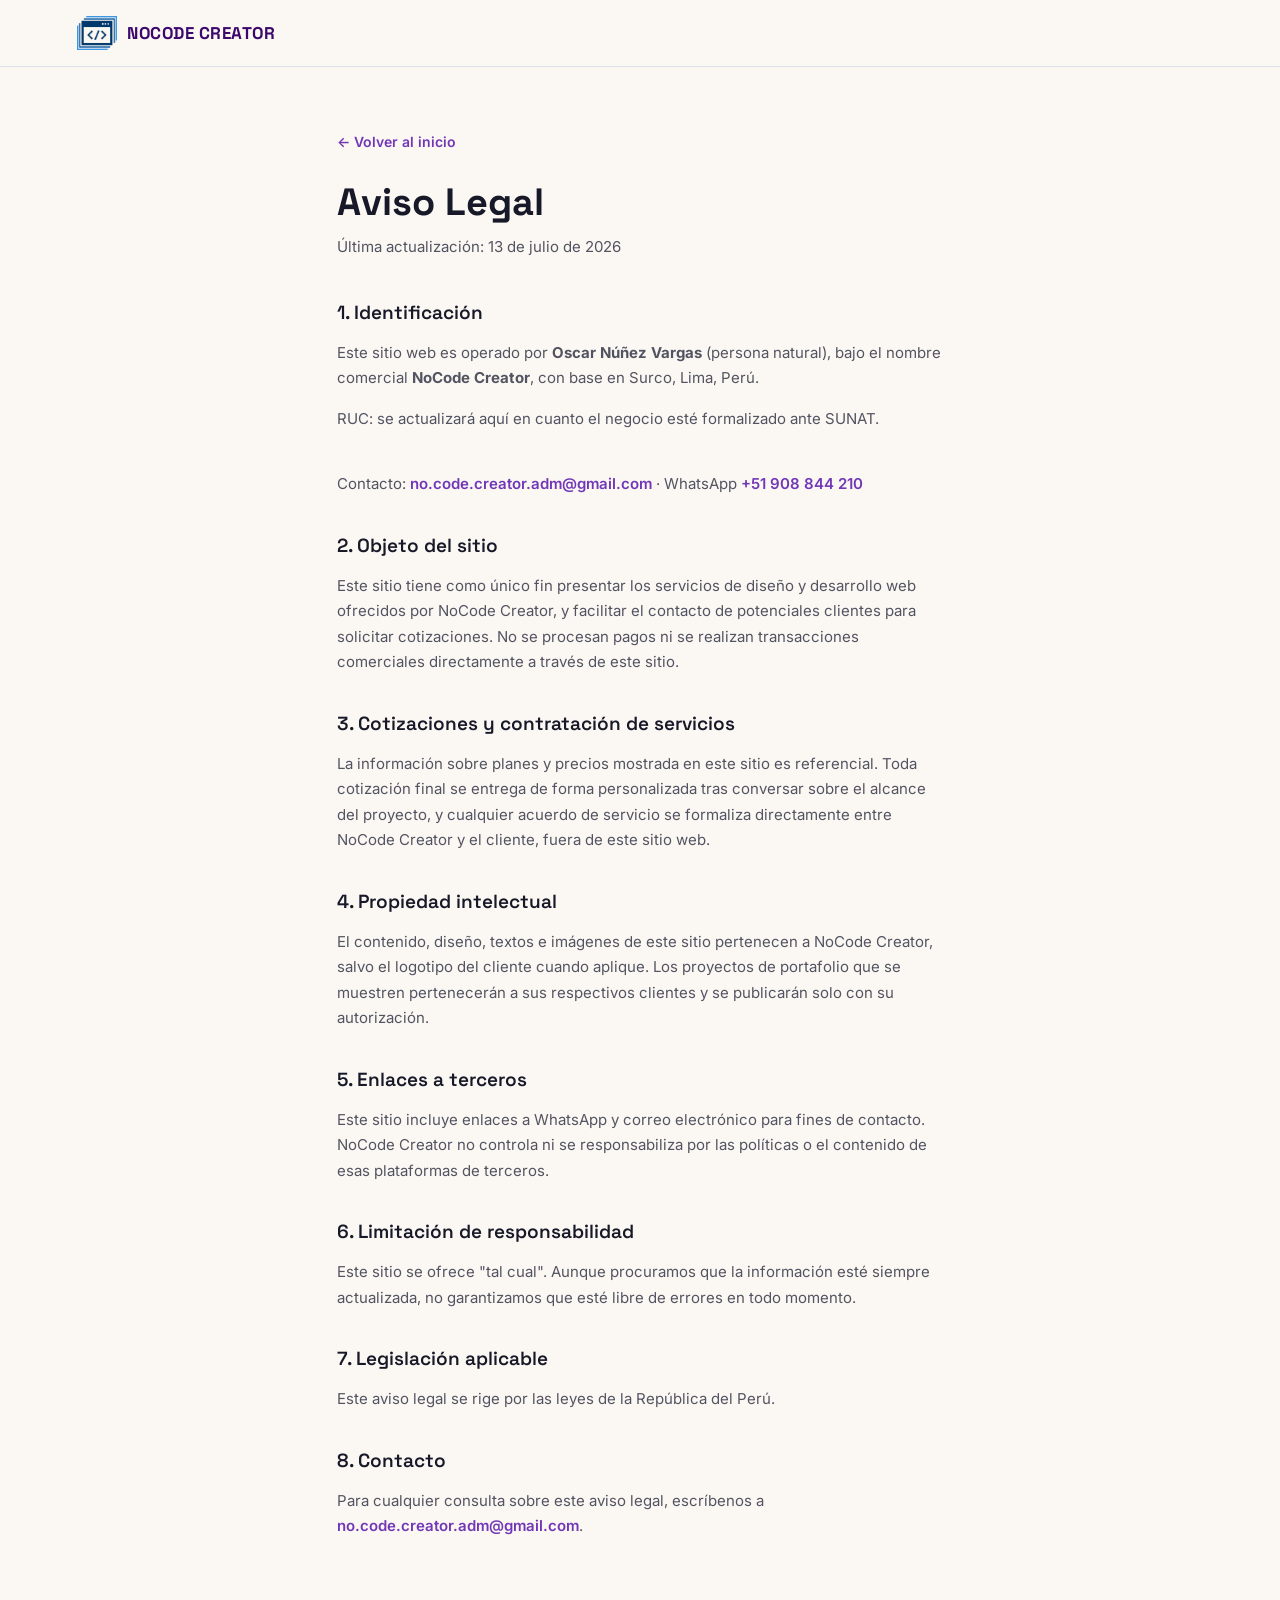
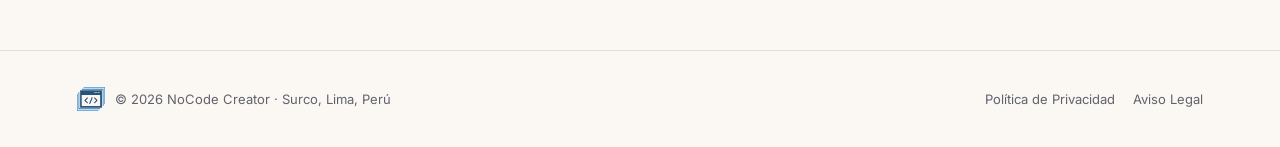
==== aviso-legal.html @ 871c32c6 "Initial commit: NoCode Creator landing page Static site (HTML/CSS/JS) implementing the NoCodeCreator" ====
<!DOCTYPE html>
<html lang="es">
<head>
<meta charset="UTF-8">
<meta name="viewport" content="width=device-width, initial-scale=1">
<title>Aviso Legal — NoCode Creator</title>
<meta name="robots" content="noindex">
<link rel="icon" type="image/png" href="assets/logo-icon.png">
<link rel="preconnect" href="https://fonts.googleapis.com">
<link rel="preconnect" href="https://fonts.gstatic.com" crossorigin>
<link href="https://fonts.googleapis.com/css2?family=Space+Grotesk:wght@500;600;700&family=Inter:wght@400;500;600;700&display=swap" rel="stylesheet">
<link rel="stylesheet" href="css/style.css">
</head>
<body>

  <header class="nav">
    <a href="index.html" class="nav__brand">
      <img src="assets/logo-icon.png" alt="" class="nav__logo">
      <span class="nav__brandname">NOCODE CREATOR</span>
    </a>
  </header>

  <main class="legal">
    <a href="index.html" class="legal__back">← Volver al inicio</a>
    <h1>Aviso Legal</h1>
    <p class="legal__updated">Última actualización: 13 de julio de 2026</p>

    <h2>1. Identificación</h2>
    <p>Este sitio web es operado por <strong>Oscar Núñez Vargas</strong> (persona natural), bajo el nombre comercial <strong>NoCode Creator</strong>, con base en Surco, Lima, Perú.</p>
    <p class="legal__updated">RUC: se actualizará aquí en cuanto el negocio esté formalizado ante SUNAT.</p>
    <p>Contacto: <a href="mailto:no.code.creator.adm@gmail.com">no.code.creator.adm@gmail.com</a> · WhatsApp <a href="https://wa.me/51908844210">+51 908 844 210</a></p>

    <h2>2. Objeto del sitio</h2>
    <p>Este sitio tiene como único fin presentar los servicios de diseño y desarrollo web ofrecidos por NoCode Creator, y facilitar el contacto de potenciales clientes para solicitar cotizaciones. No se procesan pagos ni se realizan transacciones comerciales directamente a través de este sitio.</p>

    <h2>3. Cotizaciones y contratación de servicios</h2>
    <p>La información sobre planes y precios mostrada en este sitio es referencial. Toda cotización final se entrega de forma personalizada tras conversar sobre el alcance del proyecto, y cualquier acuerdo de servicio se formaliza directamente entre NoCode Creator y el cliente, fuera de este sitio web.</p>

    <h2>4. Propiedad intelectual</h2>
    <p>El contenido, diseño, textos e imágenes de este sitio pertenecen a NoCode Creator, salvo el logotipo del cliente cuando aplique. Los proyectos de portafolio que se muestren pertenecerán a sus respectivos clientes y se publicarán solo con su autorización.</p>

    <h2>5. Enlaces a terceros</h2>
    <p>Este sitio incluye enlaces a WhatsApp y correo electrónico para fines de contacto. NoCode Creator no controla ni se responsabiliza por las políticas o el contenido de esas plataformas de terceros.</p>

    <h2>6. Limitación de responsabilidad</h2>
    <p>Este sitio se ofrece "tal cual". Aunque procuramos que la información esté siempre actualizada, no garantizamos que esté libre de errores en todo momento.</p>

    <h2>7. Legislación aplicable</h2>
    <p>Este aviso legal se rige por las leyes de la República del Perú.</p>

    <h2>8. Contacto</h2>
    <p>Para cualquier consulta sobre este aviso legal, escríbenos a <a href="mailto:no.code.creator.adm@gmail.com">no.code.creator.adm@gmail.com</a>.</p>
  </main>

  <footer class="footer">
    <div class="footer__brand">
      <img src="assets/logo-icon.png" alt="NoCode Creator" class="footer__logo">
      <span>© 2026 NoCode Creator · Surco, Lima, Perú</span>
    </div>
    <div class="footer__links">
      <a href="privacidad.html">Política de Privacidad</a>
      <a href="aviso-legal.html">Aviso Legal</a>
    </div>
  </footer>

</body>
</html>
---- css/style.css ----
:root {
  --bg: oklch(0.98 0.006 80);
  --surface: #ffffff;
  --surface-alt: oklch(0.95 0.012 290);
  --border: oklch(0.91 0.01 260);
  --border-dashed: oklch(0.8 0.02 260);

  --text-heading: oklch(0.22 0.03 280);
  --text-body: oklch(0.45 0.02 280);
  --text-body-strong: oklch(0.4 0.02 280);
  --text-muted: oklch(0.5 0.02 280);

  --blue: oklch(0.48 0.19 300);
  --blue-dark: oklch(0.4 0.19 300);
  --blue-soft-bg: oklch(0.92 0.05 300);
  --blue-soft-fg: oklch(0.4 0.15 300);

  --navy: oklch(0.32 0.16 300);
  --navy-hover: oklch(0.38 0.17 300);
  --navy-deep: oklch(0.26 0.14 295);

  --amber: oklch(0.7 0.1 60);
  --amber-soft-bg: oklch(0.93 0.05 65);
  --amber-soft-fg: oklch(0.45 0.1 55);

  --green: oklch(0.65 0.16 150);
  --green-bg: oklch(0.95 0.03 150);
  --green-fg: oklch(0.3 0.1 150);
  --green-text: oklch(0.45 0.14 150);

  --shadow-navy: oklch(0.32 0.16 300 / 0.32);
}

* { box-sizing: border-box; }

html { scroll-behavior: smooth; }

body {
  margin: 0;
  background: var(--bg);
  color: oklch(0.22 0.015 260);
  font-family: 'Inter', sans-serif;
  -webkit-font-smoothing: antialiased;
  overflow-x: hidden;
}

a { color: var(--blue); text-decoration: none; }
a:hover { color: var(--blue-dark); }

/* ---------- Animated background scene ---------- */
.bg-scene {
  position: fixed;
  inset: 0;
  z-index: -1;
  overflow: hidden;
  pointer-events: none;
  background: var(--bg);
}
.bg-scene__layer {
  position: absolute;
  inset: 0;
  will-change: transform;
}
.bg-scene__blob {
  position: absolute;
  border-radius: 50%;
  filter: blur(80px);
  opacity: 0.5;
  will-change: transform;
}
.bg-scene__blob--violet {
  width: 640px; height: 640px;
  top: -140px; left: -100px;
  background: radial-gradient(circle, oklch(0.6 0.19 300) 0%, transparent 70%);
  animation: blobDrift1 26s ease-in-out infinite;
}
.bg-scene__blob--amber {
  width: 520px; height: 520px;
  top: 32vh; right: -160px;
  background: radial-gradient(circle, oklch(0.75 0.13 60) 0%, transparent 70%);
  animation: blobDrift2 22s ease-in-out infinite;
}
.bg-scene__blob--ink {
  width: 600px; height: 600px;
  bottom: -180px; left: 18vw;
  background: radial-gradient(circle, oklch(0.45 0.16 300) 0%, transparent 70%);
  animation: blobDrift3 30s ease-in-out infinite;
}
.bg-scene__mark {
  position: absolute;
  top: 58%; left: 50%;
  font-family: ui-monospace, monospace;
  font-weight: 700;
  font-size: clamp(280px, 42vw, 640px);
  line-height: 1;
  color: oklch(0.5 0.15 300 / 0.05);
  transform: translate(-50%, -50%) rotate(-8deg);
  white-space: nowrap;
  user-select: none;
}

@keyframes blobDrift1 {
  0%, 100% { transform: translate(0, 0) scale(1); }
  50% { transform: translate(50px, 70px) scale(1.08); }
}
@keyframes blobDrift2 {
  0%, 100% { transform: translate(0, 0) scale(1); }
  50% { transform: translate(-60px, -40px) scale(0.94); }
}
@keyframes blobDrift3 {
  0%, 100% { transform: translate(0, 0) scale(1); }
  50% { transform: translate(40px, -60px) scale(1.06); }
}

@media (prefers-reduced-motion: reduce) {
  .bg-scene__blob { animation: none; }
  .bg-scene__layer { transform: none !important; }
}
::selection { background: oklch(0.85 0.08 300); }

h1, h2, h3 { font-family: 'Space Grotesk', sans-serif; margin: 0; }

@keyframes floatUp {
  from { opacity: 0; transform: translateY(14px); }
  to { opacity: 1; transform: translateY(0); }
}
@keyframes gentleFloat {
  0%, 100% { transform: translateY(0); }
  50% { transform: translateY(-10px); }
}

/* ---------- Buttons ---------- */
.btn {
  display: inline-flex;
  align-items: center;
  gap: 8px;
  font-weight: 600;
  border-radius: 10px;
  transition: transform .2s ease, box-shadow .2s ease, background .2s ease, border-color .2s ease;
  cursor: pointer;
  border: none;
}
.btn--nav {
  background: var(--blue);
  color: #fff;
  padding: 10px 20px;
  border-radius: 8px;
  font-size: 14px;
  box-shadow: 0 2px 10px var(--shadow-navy);
}
.btn--nav:hover { color: #fff; transform: translateY(-2px) scale(1.03); box-shadow: 0 6px 18px oklch(0.55 0.14 240 / 0.45); }

.btn--primary {
  background: var(--navy);
  color: #fff;
  padding: 15px 26px;
  font-size: 16px;
}
.btn--primary:hover { color: #fff; transform: translateY(-2px); box-shadow: 0 10px 24px var(--shadow-navy); }
.btn--primary:active { transform: translateY(0); }

.btn--secondary {
  background: #fff;
  color: var(--navy);
  padding: 15px 26px;
  font-size: 16px;
  border: 1.5px solid oklch(0.85 0.02 260);
}
.btn--secondary:hover { transform: translateY(-2px); border-color: oklch(0.6 0.13 300); }

.btn--block {
  display: flex;
  justify-content: center;
  text-align: center;
  background: var(--navy);
  color: #fff;
  padding: 12px;
  border-radius: 9px;
  font-size: 14.5px;
}
.btn--block:hover { color: #fff; background: var(--navy-hover); transform: scale(1.02); }

/* ---------- Nav ---------- */
.nav {
  position: relative;
  z-index: 50;
  display: flex;
  align-items: center;
  justify-content: space-between;
  padding: 16px 6vw;
  background: oklch(0.98 0.006 80 / 0.9);
  backdrop-filter: blur(10px);
  border-bottom: 1px solid var(--border);
  position: sticky;
  top: 0;
}
.nav__brand {
  display: flex;
  align-items: center;
  gap: 10px;
  transition: transform .2s ease;
  color: inherit;
}
.nav__brand:hover { transform: scale(1.03); color: inherit; }
.nav__logo { height: 34px; width: auto; }
.nav__brandname {
  font-family: 'Space Grotesk', sans-serif;
  font-weight: 700;
  font-size: 17px;
  letter-spacing: 0.5px;
  color: oklch(0.3 0.15 300);
}
.nav__links { display: flex; align-items: center; gap: 28px; }
.nav__links a:not(.btn) {
  font-size: 14.5px;
  font-weight: 500;
  color: oklch(0.35 0.03 260);
  transition: color .2s ease;
}
.nav__links a:not(.btn):hover { color: var(--blue); }

/* ---------- Hero ---------- */
.hero {
  padding: 96px 6vw 88px;
  display: grid;
  grid-template-columns: 1.1fr 0.9fr;
  gap: 60px;
  align-items: center;
  max-width: 1280px;
  margin: 0 auto;
}
.hero__copy { animation: floatUp .6s ease both; }

.badge {
  display: inline-flex;
  align-items: center;
  gap: 8px;
  padding: 7px 14px;
  background: var(--blue-soft-bg);
  border-radius: 999px;
  color: var(--blue-soft-fg);
  font-size: 13px;
  font-weight: 600;
  margin-bottom: 24px;
}
.badge__dot { width: 7px; height: 7px; border-radius: 50%; background: var(--amber); }

.hero__title {
  font-size: clamp(38px, 4.8vw, 58px);
  line-height: 1.08;
  font-weight: 700;
  color: var(--text-heading);
  margin: 0 0 22px;
  letter-spacing: -0.5px;
}
.hero__subtitle {
  font-size: 18px;
  line-height: 1.6;
  color: var(--text-body-strong);
  max-width: 520px;
  margin: 0 0 34px;
}
.hero__actions { display: flex; gap: 14px; flex-wrap: wrap; }

.hero__stats { display: flex; gap: 34px; margin-top: 48px; }
.stat__value { font-family: 'Space Grotesk', sans-serif; font-size: 26px; font-weight: 700; color: oklch(0.3 0.15 300); }
.stat__label { font-size: 13px; color: var(--text-muted); }

.hero__art { position: relative; }
.mockup {
  background: linear-gradient(155deg, var(--navy), var(--blue));
  border-radius: 24px;
  padding: 36px;
  box-shadow: 0 30px 60px -20px var(--shadow-navy);
  animation: gentleFloat 5s ease-in-out infinite;
}
.mockup__inner {
  background: var(--bg);
  border-radius: 14px;
  overflow: hidden;
  box-shadow: 0 10px 30px rgba(0, 0, 0, .15);
}
.mockup__bar {
  display: flex; align-items: center; gap: 8px;
  padding: 12px 14px;
  background: oklch(0.94 0.01 260);
  color: var(--blue);
}
.mockup__bar-icon { display: flex; }
.mockup__bar-url {
  flex: 1;
  height: 8px;
  max-width: 120px;
  border-radius: 999px;
  background: oklch(0.88 0.01 260);
}
.mockup__body { padding: 30px 26px 34px; min-height: 260px; }

.mockup__skel-row { display: flex; align-items: center; gap: 10px; margin-bottom: 34px; }
.mockup__skel-stack { display: flex; flex-direction: column; gap: 10px; }

.mockup__skel {
  display: block;
  border-radius: 999px;
  background: linear-gradient(90deg, oklch(0.93 0.015 290) 25%, oklch(0.85 0.05 300) 37%, oklch(0.93 0.015 290) 63%);
  background-size: 400% 100%;
  animation: shimmer 2.4s ease-in-out infinite;
}
.mockup__skel--logo { width: 22px; height: 22px; border-radius: 6px; }
.mockup__skel--link { width: 34px; height: 8px; }
.mockup__skel--pill { width: 54px; height: 20px; border-radius: 999px; margin-left: auto; }
.mockup__skel--title { width: 100%; height: 16px; }
.mockup__skel--title-short { width: 62%; }
.mockup__skel--text { width: 85%; height: 9px; margin-top: 4px; }
.mockup__skel--text-short { width: 55%; }
.mockup__skel--button { width: 128px; height: 32px; border-radius: 9px; margin-top: 14px; }

@keyframes shimmer {
  0% { background-position: 200% 0; }
  100% { background-position: -200% 0; }
}

/* ---------- Sections (shared) ---------- */
.section { padding: 80px 6vw; max-width: 1280px; margin: 0 auto; }
.section--narrow { max-width: 900px; }
.section--alt { background: var(--surface-alt); max-width: none; padding: 80px 6vw; }
.section--alt .section__inner { max-width: 1280px; margin: 0 auto; }

.section__head { text-align: center; max-width: 620px; margin: 0 auto 52px; }
.section__head p { color: var(--text-body); font-size: 16px; line-height: 1.6; }
.section__head h2 { font-size: clamp(28px, 3vw, 38px); font-weight: 700; color: var(--text-heading); margin: 0 0 14px; }

.eyebrow {
  font-size: 13px;
  font-weight: 700;
  letter-spacing: 1.5px;
  color: var(--blue);
  text-transform: uppercase;
  margin-bottom: 10px;
}
.eyebrow::before,
.eyebrow::after {
  font-family: ui-monospace, monospace;
  font-weight: 600;
  letter-spacing: 0;
  opacity: 0.6;
}
.eyebrow::before { content: "</> "; }
.eyebrow::after { content: " </>"; }
.eyebrow--light { color: oklch(0.78 0.1 300); }

/* reveal-on-scroll */
[data-reveal] {
  opacity: 0;
  transform: translateY(28px);
  transition: opacity .7s ease, transform .7s ease;
}
[data-reveal].is-visible {
  opacity: 1;
  transform: translateY(0);
}

/* ---------- Grids & Cards ---------- */
.grid { display: grid; gap: 22px; }
.grid--services {
  display: flex;
  flex-wrap: wrap;
  justify-content: center;
}
.grid--services .card--service { flex: 1 1 270px; max-width: calc(33.333% - 15px); }
@media (max-width: 860px) {
  .grid--services .card--service { max-width: calc(50% - 11px); }
}
@media (max-width: 560px) {
  .grid--services .card--service { max-width: 100%; }
}
.grid--portfolio { grid-template-columns: repeat(auto-fit, minmax(280px, 1fr)); }
.grid--pricing { grid-template-columns: repeat(auto-fit, minmax(260px, 1fr)); }
.grid--testimonials { grid-template-columns: repeat(auto-fit, minmax(260px, 1fr)); gap: 20px; }
.grid--steps { grid-template-columns: repeat(auto-fit, minmax(230px, 1fr)); gap: 0; }

.card--service {
  background: var(--surface);
  border: 1px solid var(--border);
  border-radius: 16px;
  padding: 28px;
  transition: transform .25s ease, box-shadow .25s ease, border-color .25s ease;
}
.card--service:hover { transform: translateY(-6px); box-shadow: 0 16px 32px -18px var(--shadow-navy); border-color: oklch(0.85 0.05 300); }
.card__icon {
  width: 46px; height: 46px;
  border-radius: 12px;
  display: flex; align-items: center; justify-content: center;
  margin-bottom: 18px;
  transition: transform .25s ease;
}
.card--service:hover .card__icon { transform: scale(1.08); }
.card--service h3 { font-size: 18px; font-weight: 600; color: var(--text-heading); margin: 0 0 8px; }
.card--service p { font-size: 14.5px; line-height: 1.55; color: var(--text-body); margin: 0; }

.step { padding: 0 22px; }
.step__num {
  font-family: 'Space Grotesk', sans-serif;
  font-size: 15px; font-weight: 700; color: #fff;
  background: var(--blue);
  width: 38px; height: 38px; border-radius: 50%;
  display: flex; align-items: center; justify-content: center;
  margin-bottom: 18px;
}
.step h3 { font-size: 16.5px; font-weight: 600; color: var(--text-heading); margin: 0 0 8px; }
.step p { font-size: 14px; line-height: 1.55; color: var(--text-body); margin: 0; }

.card--brand {
  border: 1px solid var(--border);
  border-radius: 16px;
  overflow: hidden;
  background: var(--surface);
  transition: transform .25s ease, box-shadow .25s ease;
  text-align: center;
}
.card--brand:hover { transform: translateY(-6px); box-shadow: 0 16px 32px -18px var(--shadow-navy); }
.card__logo {
  height: 130px;
  display: flex; align-items: center; justify-content: center;
  padding: 24px 32px;
  border-bottom: 1px solid var(--border);
}
.card__logo img {
  max-width: 100%;
  max-height: 100%;
  object-fit: contain;
}
.card__tag { font-size: 13px; color: var(--text-muted); padding: 14px 16px; }

.card--pricing {
  background: var(--surface);
  border-radius: 18px;
  padding: 32px 28px;
  border: 1px solid var(--border);
  display: flex; flex-direction: column; gap: 14px;
  transition: transform .25s ease, box-shadow .25s ease;
}
.card--pricing:hover { transform: translateY(-6px); box-shadow: 0 18px 36px -20px var(--shadow-navy); }
.card--pricing h3 { font-size: 19px; font-weight: 600; color: var(--text-heading); margin: 0; }
.card--pricing p { font-size: 14px; color: var(--text-body); line-height: 1.55; margin: 0; flex: 1; }

.testimonial-empty {
  max-width: 520px;
  margin: 0 auto;
  text-align: center;
  background: var(--surface);
  border: 1px solid var(--border);
  border-radius: 20px;
  padding: 48px 40px;
  display: flex;
  flex-direction: column;
  align-items: center;
}
.testimonial-empty__quote { color: oklch(0.85 0.06 300); margin-bottom: 8px; }
.testimonial-empty__stars { display: flex; gap: 4px; color: oklch(0.8 0.02 260); margin-bottom: 18px; }
.testimonial-empty__text {
  font-size: 15px;
  line-height: 1.65;
  color: var(--text-body);
  margin: 0 0 26px;
}

/* ---------- About ---------- */
.about { padding: 80px 6vw; background: var(--navy-deep); }
.about__inner {
  max-width: 1280px; margin: 0 auto;
  display: grid; grid-template-columns: 0.85fr 1.15fr;
  gap: 56px; align-items: center;
}
.about__photo {
  width: 100%; aspect-ratio: 1 / 1;
  border-radius: 20px;
  background: linear-gradient(155deg, oklch(0.36 0.14 300), oklch(0.5 0.18 300));
  display: flex; flex-direction: column; align-items: center; justify-content: center;
  gap: 14px;
  color: oklch(0.78 0.08 300);
}
.about__photo span { font-size: 13px; color: oklch(0.85 0.05 300); text-align: center; padding: 0 20px; }
.about__title { font-size: clamp(26px, 2.8vw, 34px); font-weight: 700; color: #fff; margin: 0 0 18px; }
.about__text { color: oklch(0.85 0.02 260); font-size: 16px; line-height: 1.7; margin: 0 0 16px; }
.about__text:last-child { margin-bottom: 0; }

/* ---------- FAQ ---------- */
.faq-list { display: flex; flex-direction: column; gap: 14px; }
.faq-item {
  background: var(--surface);
  border: 1px solid var(--border);
  border-radius: 14px;
  padding: 20px 24px;
  transition: border-color .2s ease, box-shadow .2s ease;
}
.faq-item:hover { border-color: oklch(0.75 0.08 300); box-shadow: 0 8px 20px -14px var(--shadow-navy); }
.faq-item summary {
  font-weight: 600; font-size: 16px; color: var(--text-heading);
  cursor: pointer; list-style: none;
}
.faq-item summary::-webkit-details-marker { display: none; }
.faq-item p { font-size: 14.5px; line-height: 1.65; color: var(--text-body); margin: 12px 0 0; }

/* ---------- Contact ---------- */
.contact-card {
  max-width: 1000px; margin: 0 auto;
  background: var(--surface);
  border-radius: 24px;
  padding: 52px 6vw;
  display: grid; grid-template-columns: 1fr 1fr;
  gap: 48px;
  box-shadow: 0 20px 50px -30px var(--shadow-navy);
}
.contact-card__info h2 { font-size: clamp(26px, 2.8vw, 32px); font-weight: 700; color: var(--text-heading); margin: 0 0 16px; }
.contact-card__info p { font-size: 15.5px; line-height: 1.65; color: var(--text-body); margin: 0 0 28px; }

.contact-link {
  display: flex; align-items: center; gap: 12px;
  border-radius: 12px; padding: 16px 18px; margin-bottom: 12px;
  font-weight: 600;
  transition: transform .2s ease, box-shadow .2s ease;
}
.contact-link--wa { background: var(--green-bg); color: var(--green-fg); }
.contact-link--wa:hover { color: var(--green-fg); transform: translateX(4px); box-shadow: 0 8px 18px -12px oklch(0.5 0.14 150 / 0.5); }
.contact-link--mail { background: oklch(0.94 0.012 260); color: oklch(0.3 0.03 260); margin-bottom: 0; }
.contact-link--mail:hover { color: oklch(0.3 0.03 260); transform: translateX(4px); box-shadow: 0 8px 18px -12px oklch(0.4 0.03 260 / 0.3); }
.contact-link__dot { width: 10px; height: 10px; border-radius: 50%; flex-shrink: 0; }
.contact-link__dot--green { background: var(--green); }
.contact-link__dot--blue { background: var(--blue); }

.contact-form { display: flex; flex-direction: column; gap: 14px; }
.contact-form input,
.contact-form textarea {
  padding: 14px 16px;
  border-radius: 10px;
  border: 1.5px solid oklch(0.88 0.01 260);
  font-size: 14.5px;
  font-family: inherit;
  transition: border-color .2s ease, box-shadow .2s ease;
}
.contact-form textarea { resize: vertical; }
.contact-form input:focus,
.contact-form textarea:focus {
  border-color: var(--blue);
  box-shadow: 0 0 0 3px oklch(0.55 0.14 240 / 0.15);
  outline: none;
}
.contact-form button {
  background: var(--navy);
  color: #fff;
  border: none;
  padding: 15px;
  border-radius: 10px;
  font-weight: 600;
  font-size: 15px;
  cursor: pointer;
  transition: transform .15s ease, background .2s ease;
}
.contact-form button:hover { background: var(--navy-hover); }
.contact-form button:active { transform: scale(0.97); }
.contact-form__success { font-size: 13.5px; color: var(--green-text); margin: 0; }

.contact-form__consent {
  display: flex;
  align-items: flex-start;
  gap: 10px;
  font-size: 12.5px;
  line-height: 1.5;
  color: var(--text-muted);
  cursor: pointer;
}
.contact-form__consent input { margin-top: 2px; flex-shrink: 0; }
.contact-form__consent a { color: var(--blue); }

/* ---------- Footer ---------- */
.footer {
  padding: 36px 6vw;
  display: flex; align-items: center; justify-content: space-between;
  flex-wrap: wrap; gap: 14px;
  border-top: 1px solid var(--border);
}
.footer__brand { display: flex; align-items: center; gap: 10px; }
.footer__logo { height: 24px; width: auto; opacity: 0.85; }
.footer__brand span, .footer__tag { font-size: 13px; color: var(--text-muted); }
.footer__links { display: flex; gap: 18px; }
.footer__links a { font-size: 13px; color: var(--text-muted); }
.footer__links a:hover { color: var(--blue); }

/* ---------- Legal pages ---------- */
.legal {
  max-width: 760px;
  margin: 0 auto;
  padding: 64px 6vw 96px;
}
.legal__back { display: inline-block; margin-bottom: 28px; font-size: 14px; font-weight: 600; }
.legal h1 {
  font-size: clamp(28px, 3.4vw, 38px);
  font-weight: 700;
  color: var(--text-heading);
  margin: 0 0 8px;
}
.legal__updated { font-size: 13px; color: var(--text-muted); margin: 0 0 40px; }
.legal h2 {
  font-size: 19px;
  font-weight: 600;
  color: var(--text-heading);
  margin: 36px 0 12px;
}
.legal p, .legal li { font-size: 15px; line-height: 1.7; color: var(--text-body); }
.legal ul { padding-left: 20px; margin: 0 0 16px; }
.legal a { font-weight: 600; }
.legal__placeholder {
  background: var(--blue-soft-bg);
  color: var(--blue-soft-fg);
  padding: 2px 6px;
  border-radius: 4px;
  font-weight: 600;
}

/* ---------- Responsive ---------- */
@media (max-width: 860px) {
  .hero { grid-template-columns: 1fr; padding-top: 48px; }
  .hero__art { order: -1; }
  .about__inner { grid-template-columns: 1fr; }
  .about__photo { max-width: 280px; margin: 0 auto; }
  .contact-card { grid-template-columns: 1fr; padding: 36px 6vw; }
  .nav { flex-wrap: wrap; row-gap: 12px; }
  .nav__links { gap: 14px; flex-wrap: wrap; justify-content: flex-end; }
}

@media (max-width: 520px) {
  .nav__brandname { display: none; }
  .nav__links { width: 100%; justify-content: center; }
}
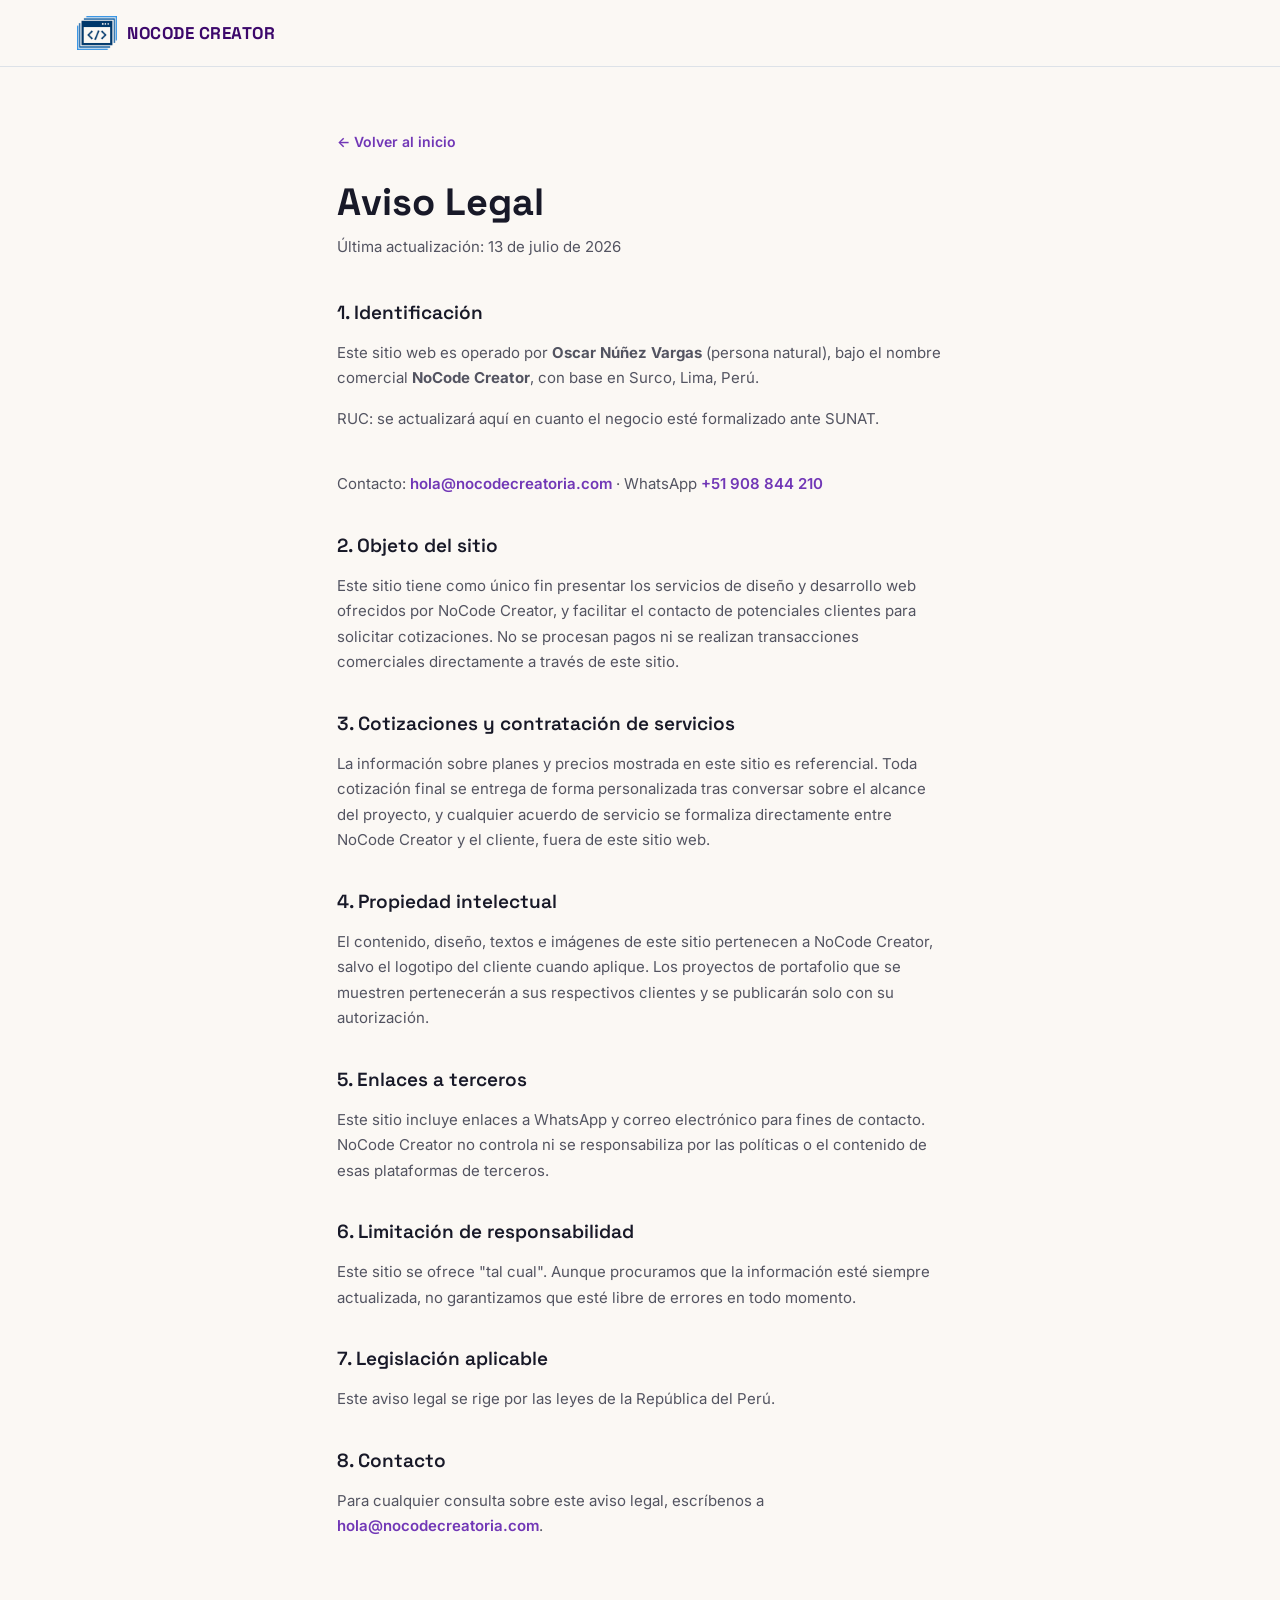
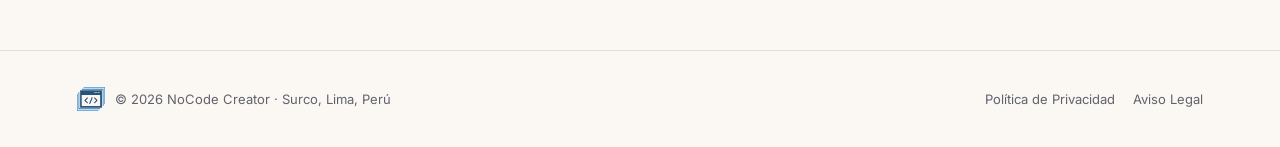
==== commit 4e13ee89: "Update contact email to hola@nocodecreatoria.com Replace the old Gmail address across the site and l" ====
--- a/aviso-legal.html
+++ b/aviso-legal.html
@@ -28,7 +28,7 @@
     <h2>1. Identificación</h2>
     <p>Este sitio web es operado por <strong>Oscar Núñez Vargas</strong> (persona natural), bajo el nombre comercial <strong>NoCode Creator</strong>, con base en Surco, Lima, Perú.</p>
     <p class="legal__updated">RUC: se actualizará aquí en cuanto el negocio esté formalizado ante SUNAT.</p>
-    <p>Contacto: <a href="mailto:no.code.creator.adm@gmail.com">no.code.creator.adm@gmail.com</a> · WhatsApp <a href="https://wa.me/51908844210">+51 908 844 210</a></p>
+    <p>Contacto: <a href="mailto:hola@nocodecreatoria.com">hola@nocodecreatoria.com</a> · WhatsApp <a href="https://wa.me/51908844210">+51 908 844 210</a></p>
 
     <h2>2. Objeto del sitio</h2>
     <p>Este sitio tiene como único fin presentar los servicios de diseño y desarrollo web ofrecidos por NoCode Creator, y facilitar el contacto de potenciales clientes para solicitar cotizaciones. No se procesan pagos ni se realizan transacciones comerciales directamente a través de este sitio.</p>
@@ -49,7 +49,7 @@
     <p>Este aviso legal se rige por las leyes de la República del Perú.</p>
 
     <h2>8. Contacto</h2>
-    <p>Para cualquier consulta sobre este aviso legal, escríbenos a <a href="mailto:no.code.creator.adm@gmail.com">no.code.creator.adm@gmail.com</a>.</p>
+    <p>Para cualquier consulta sobre este aviso legal, escríbenos a <a href="mailto:hola@nocodecreatoria.com">hola@nocodecreatoria.com</a>.</p>
   </main>
 
   <footer class="footer">
--- a/css/style.css
+++ b/css/style.css
@@ -219,6 +219,78 @@
 }
 .nav__links a:not(.btn):hover { color: var(--blue); }
 
+/* Hamburger (mobile only) */
+.nav__burger {
+  display: none;
+  flex-direction: column;
+  justify-content: center;
+  align-items: center;
+  gap: 5px;
+  width: 40px;
+  height: 40px;
+  border-radius: 8px;
+  border: none;
+  background: transparent;
+  cursor: pointer;
+  flex-shrink: 0;
+}
+.nav__burger span {
+  display: block;
+  width: 20px;
+  height: 2px;
+  border-radius: 2px;
+  background: var(--navy);
+  transition: transform .25s ease, opacity .2s ease;
+}
+.nav__burger[aria-expanded="true"] span:nth-child(1) { transform: translateY(7px) rotate(45deg); }
+.nav__burger[aria-expanded="true"] span:nth-child(2) { opacity: 0; }
+.nav__burger[aria-expanded="true"] span:nth-child(3) { transform: translateY(-7px) rotate(-45deg); }
+
+/* Mobile dropdown menu */
+.nav-mobile {
+  position: fixed;
+  left: 0;
+  right: 0;
+  z-index: 49;
+  display: none;
+  flex-direction: column;
+  background: var(--surface);
+  border-bottom: 1px solid var(--border);
+  box-shadow: 0 16px 24px -18px rgba(0, 0, 0, .3);
+  max-height: 0;
+  overflow: hidden;
+  transition: max-height .25s ease;
+}
+.nav-mobile.is-open { max-height: 320px; }
+.nav-mobile a {
+  padding: 16px 6vw;
+  font-size: 15px;
+  font-weight: 600;
+  color: var(--text-heading);
+  border-bottom: 1px solid var(--border);
+}
+.nav-mobile a:last-child { border-bottom: none; }
+
+/* Floating WhatsApp button */
+.fab-wa {
+  position: fixed;
+  right: 20px;
+  bottom: 20px;
+  z-index: 60;
+  width: 56px;
+  height: 56px;
+  border-radius: 50%;
+  background: oklch(0.6 0.16 150);
+  color: #fff;
+  display: flex;
+  align-items: center;
+  justify-content: center;
+  box-shadow: 0 10px 24px -6px oklch(0.5 0.16 150 / 0.6);
+  transition: transform .2s ease, box-shadow .2s ease;
+}
+.fab-wa:hover { color: #fff; transform: scale(1.08); box-shadow: 0 14px 28px -6px oklch(0.5 0.16 150 / 0.7); }
+.fab-wa:active { transform: scale(0.96); }
+
 /* ---------- Hero ---------- */
 .hero {
   padding: 96px 6vw 88px;
@@ -294,30 +366,38 @@
   border-radius: 999px;
   background: oklch(0.88 0.01 260);
 }
-.mockup__body { padding: 30px 26px 34px; min-height: 260px; }
-
-.mockup__skel-row { display: flex; align-items: center; gap: 10px; margin-bottom: 34px; }
-.mockup__skel-stack { display: flex; flex-direction: column; gap: 10px; }
-
-.mockup__skel {
+.mockup__body { padding: 30px 26px 34px; }
+
+.mockup__nav-row {
+  display: flex; align-items: center; gap: 16px;
+  padding-bottom: 18px;
+  margin-bottom: 28px;
+  border-bottom: 1px solid oklch(0.91 0.01 260);
+}
+.mockup__nav-dot {
+  width: 20px; height: 20px;
+  border-radius: 6px;
+  background: var(--blue);
+  flex-shrink: 0;
+}
+.mockup__nav-link { font-size: 12px; font-weight: 500; color: var(--text-muted); }
+.mockup__nav-cta {
+  margin-left: auto;
+  font-size: 11.5px;
+  font-weight: 600;
+  color: #fff;
+  background: var(--navy);
+  padding: 6px 12px;
+  border-radius: 999px;
+}
+
+.mockup__video {
   display: block;
-  border-radius: 999px;
-  background: linear-gradient(90deg, oklch(0.93 0.015 290) 25%, oklch(0.85 0.05 300) 37%, oklch(0.93 0.015 290) 63%);
-  background-size: 400% 100%;
-  animation: shimmer 2.4s ease-in-out infinite;
-}
-.mockup__skel--logo { width: 22px; height: 22px; border-radius: 6px; }
-.mockup__skel--link { width: 34px; height: 8px; }
-.mockup__skel--pill { width: 54px; height: 20px; border-radius: 999px; margin-left: auto; }
-.mockup__skel--title { width: 100%; height: 16px; }
-.mockup__skel--title-short { width: 62%; }
-.mockup__skel--text { width: 85%; height: 9px; margin-top: 4px; }
-.mockup__skel--text-short { width: 55%; }
-.mockup__skel--button { width: 128px; height: 32px; border-radius: 9px; margin-top: 14px; }
-
-@keyframes shimmer {
-  0% { background-position: 200% 0; }
-  100% { background-position: -200% 0; }
+  width: 100%;
+  aspect-ratio: 16 / 9;
+  object-fit: cover;
+  border-radius: 8px;
+  background: oklch(0.94 0.01 260);
 }
 
 /* ---------- Sections (shared) ---------- */
@@ -473,14 +553,13 @@
   gap: 56px; align-items: center;
 }
 .about__photo {
-  width: 100%; aspect-ratio: 1 / 1;
+  width: 100%; aspect-ratio: 4 / 3;
   border-radius: 20px;
+  overflow: hidden;
   background: linear-gradient(155deg, oklch(0.36 0.14 300), oklch(0.5 0.18 300));
-  display: flex; flex-direction: column; align-items: center; justify-content: center;
-  gap: 14px;
-  color: oklch(0.78 0.08 300);
-}
-.about__photo span { font-size: 13px; color: oklch(0.85 0.05 300); text-align: center; padding: 0 20px; }
+  box-shadow: 0 20px 40px -20px rgba(0, 0, 0, .5);
+}
+.about__photo img { width: 100%; height: 100%; object-fit: cover; display: block; }
 .about__title { font-size: clamp(26px, 2.8vw, 34px); font-weight: 700; color: #fff; margin: 0 0 18px; }
 .about__text { color: oklch(0.85 0.02 260); font-size: 16px; line-height: 1.7; margin: 0 0 16px; }
 .about__text:last-child { margin-bottom: 0; }
@@ -621,15 +700,46 @@
 /* ---------- Responsive ---------- */
 @media (max-width: 860px) {
   .hero { grid-template-columns: 1fr; padding-top: 48px; }
-  .hero__art { order: -1; }
   .about__inner { grid-template-columns: 1fr; }
-  .about__photo { max-width: 280px; margin: 0 auto; }
   .contact-card { grid-template-columns: 1fr; padding: 36px 6vw; }
-  .nav { flex-wrap: wrap; row-gap: 12px; }
-  .nav__links { gap: 14px; flex-wrap: wrap; justify-content: flex-end; }
-}
-
-@media (max-width: 520px) {
-  .nav__brandname { display: none; }
-  .nav__links { width: 100%; justify-content: center; }
-}
+  .nav__links { display: none; }
+  .nav__burger { display: flex; }
+  .nav-mobile { display: flex; }
+}
+
+
+/* Tighter rhythm + lighter hero visual on small screens so there's less to scroll through */
+@media (max-width: 640px) {
+  .hero { padding-top: 28px; padding-bottom: 36px; gap: 36px; }
+  .hero__art { max-width: 320px; margin: 0 auto; }
+  .mockup { padding: 22px; }
+  .mockup__body { padding: 20px 18px 22px; }
+  .mockup__nav-row { margin-bottom: 20px; }
+
+  .section, .about { padding-top: 56px; padding-bottom: 56px; }
+  .section--alt { padding-top: 56px; padding-bottom: 56px; }
+  .section__head { margin-bottom: 36px; }
+
+  .hero__stats { gap: 22px; margin-top: 32px; flex-wrap: wrap; }
+
+  /* Horizontal, swipeable carousels instead of long vertical stacks */
+  .grid--services,
+  .grid--portfolio {
+    display: flex;
+    flex-wrap: nowrap;
+    justify-content: flex-start;
+    overflow-x: auto;
+    scroll-snap-type: x mandatory;
+    -webkit-overflow-scrolling: touch;
+    margin: 0 -6vw;
+    padding: 4px 6vw 10px;
+  }
+  .grid--services::-webkit-scrollbar,
+  .grid--portfolio::-webkit-scrollbar { display: none; }
+  .grid--services .card--service,
+  .grid--portfolio .card--brand {
+    flex: 0 0 78%;
+    max-width: 78%;
+    scroll-snap-align: start;
+  }
+}
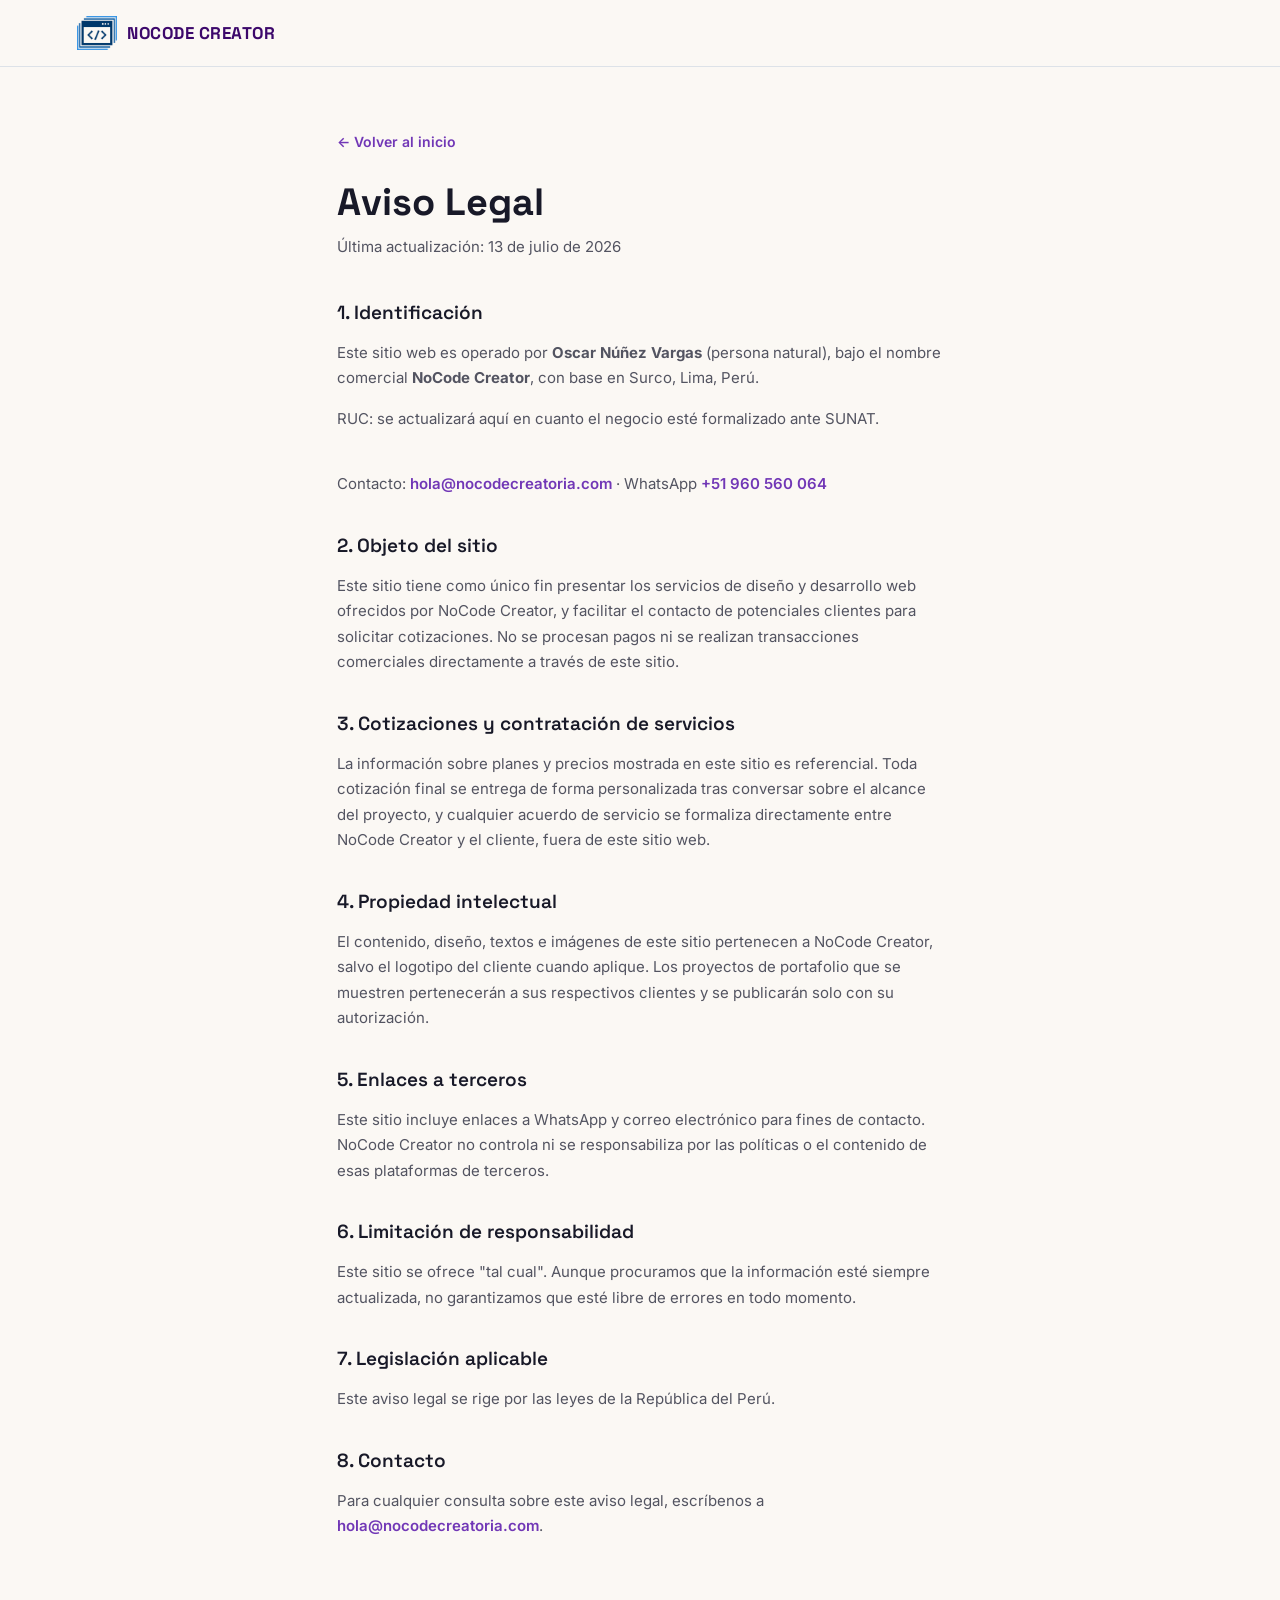
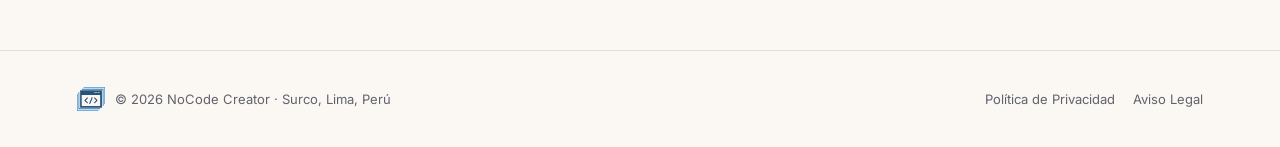
==== commit 006e01f1: "Update WhatsApp number to +51 960 560 064 and add nginx config - Update WHATSAPP_NUMBER in js/main.j" ====
--- a/aviso-legal.html
+++ b/aviso-legal.html
@@ -28,7 +28,7 @@
     <h2>1. Identificación</h2>
     <p>Este sitio web es operado por <strong>Oscar Núñez Vargas</strong> (persona natural), bajo el nombre comercial <strong>NoCode Creator</strong>, con base en Surco, Lima, Perú.</p>
     <p class="legal__updated">RUC: se actualizará aquí en cuanto el negocio esté formalizado ante SUNAT.</p>
-    <p>Contacto: <a href="mailto:hola@nocodecreatoria.com">hola@nocodecreatoria.com</a> · WhatsApp <a href="https://wa.me/51908844210">+51 908 844 210</a></p>
+    <p>Contacto: <a href="mailto:hola@nocodecreatoria.com">hola@nocodecreatoria.com</a> · WhatsApp <a href="https://wa.me/51960560064">+51 960 560 064</a></p>
 
     <h2>2. Objeto del sitio</h2>
     <p>Este sitio tiene como único fin presentar los servicios de diseño y desarrollo web ofrecidos por NoCode Creator, y facilitar el contacto de potenciales clientes para solicitar cotizaciones. No se procesan pagos ni se realizan transacciones comerciales directamente a través de este sitio.</p>
--- a/css/style.css
+++ b/css/style.css
@@ -29,6 +29,10 @@
   --green-text: oklch(0.45 0.14 150);
 
   --shadow-navy: oklch(0.32 0.16 300 / 0.32);
+  --ease-out: cubic-bezier(0.23, 1, 0.32, 1);
+  --ease-in-out: cubic-bezier(0.77, 0, 0.175, 1);
+  --duration-fast: 200ms;
+  --duration-base: 250ms;
 }
 
 * { box-sizing: border-box; }
@@ -115,6 +119,12 @@
 @media (prefers-reduced-motion: reduce) {
   .bg-scene__blob { animation: none; }
   .bg-scene__layer { transform: none !important; }
+  [data-reveal] { transform: none; transition: opacity .3s ease; }
+  .hero__stats .stat { animation: none; opacity: 1; }
+  [data-reveal] .card--service,
+  [data-reveal] .card--brand,
+  [data-reveal] .card--pricing { transform: none; transition: opacity .3s ease; }
+  .is-shaking { animation: none; border-color: oklch(0.5 0.18 25) !important; }
 }
 ::selection { background: oklch(0.85 0.08 300); }
 
@@ -124,10 +134,19 @@
   from { opacity: 0; transform: translateY(14px); }
   to { opacity: 1; transform: translateY(0); }
 }
-@keyframes gentleFloat {
-  0%, 100% { transform: translateY(0); }
-  50% { transform: translateY(-10px); }
-}
+
+@keyframes statRise {
+  from { opacity: 0; transform: translateY(10px); }
+  to { opacity: 1; transform: translateY(0); }
+}
+
+@keyframes fieldShake {
+  10%, 90% { transform: translateX(-1px); }
+  20%, 80% { transform: translateX(2px); }
+  30%, 50%, 70% { transform: translateX(-4px); }
+  40%, 60% { transform: translateX(4px); }
+}
+.is-shaking { animation: fieldShake 400ms var(--ease-in-out); }
 
 /* ---------- Buttons ---------- */
 .btn {
@@ -136,7 +155,7 @@
   gap: 8px;
   font-weight: 600;
   border-radius: 10px;
-  transition: transform .2s ease, box-shadow .2s ease, background .2s ease, border-color .2s ease;
+  transition: transform var(--duration-fast) var(--ease-out), box-shadow var(--duration-fast) var(--ease-out), background var(--duration-fast) var(--ease-out), border-color var(--duration-fast) var(--ease-out);
   cursor: pointer;
   border: none;
 }
@@ -148,7 +167,9 @@
   font-size: 14px;
   box-shadow: 0 2px 10px var(--shadow-navy);
 }
-.btn--nav:hover { color: #fff; transform: translateY(-2px) scale(1.03); box-shadow: 0 6px 18px oklch(0.55 0.14 240 / 0.45); }
+@media (hover: hover) and (pointer: fine) {
+  .btn--nav:hover { color: #fff; transform: translateY(-2px) scale(1.03); box-shadow: 0 6px 18px oklch(0.55 0.14 240 / 0.45); }
+}
 
 .btn--primary {
   background: var(--navy);
@@ -156,7 +177,9 @@
   padding: 15px 26px;
   font-size: 16px;
 }
-.btn--primary:hover { color: #fff; transform: translateY(-2px); box-shadow: 0 10px 24px var(--shadow-navy); }
+@media (hover: hover) and (pointer: fine) {
+  .btn--primary:hover { color: #fff; transform: translateY(-2px); box-shadow: 0 10px 24px var(--shadow-navy); }
+}
 .btn--primary:active { transform: translateY(0); }
 
 .btn--secondary {
@@ -166,7 +189,9 @@
   font-size: 16px;
   border: 1.5px solid oklch(0.85 0.02 260);
 }
-.btn--secondary:hover { transform: translateY(-2px); border-color: oklch(0.6 0.13 300); }
+@media (hover: hover) and (pointer: fine) {
+  .btn--secondary:hover { transform: translateY(-2px); border-color: oklch(0.6 0.13 300); }
+}
 
 .btn--block {
   display: flex;
@@ -178,7 +203,9 @@
   border-radius: 9px;
   font-size: 14.5px;
 }
-.btn--block:hover { color: #fff; background: var(--navy-hover); transform: scale(1.02); }
+@media (hover: hover) and (pointer: fine) {
+  .btn--block:hover { color: #fff; background: var(--navy-hover); transform: scale(1.02); }
+}
 
 /* ---------- Nav ---------- */
 .nav {
@@ -198,10 +225,12 @@
   display: flex;
   align-items: center;
   gap: 10px;
-  transition: transform .2s ease;
+  transition: transform var(--duration-fast) var(--ease-out);
   color: inherit;
 }
-.nav__brand:hover { transform: scale(1.03); color: inherit; }
+@media (hover: hover) and (pointer: fine) {
+  .nav__brand:hover { transform: scale(1.03); color: inherit; }
+}
 .nav__logo { height: 34px; width: auto; }
 .nav__brandname {
   font-family: 'Space Grotesk', sans-serif;
@@ -215,7 +244,7 @@
   font-size: 14.5px;
   font-weight: 500;
   color: oklch(0.35 0.03 260);
-  transition: color .2s ease;
+  transition: color var(--duration-fast) var(--ease-out);
 }
 .nav__links a:not(.btn):hover { color: var(--blue); }
 
@@ -240,7 +269,7 @@
   height: 2px;
   border-radius: 2px;
   background: var(--navy);
-  transition: transform .25s ease, opacity .2s ease;
+  transition: transform var(--duration-base) var(--ease-out), opacity var(--duration-fast) var(--ease-out);
 }
 .nav__burger[aria-expanded="true"] span:nth-child(1) { transform: translateY(7px) rotate(45deg); }
 .nav__burger[aria-expanded="true"] span:nth-child(2) { opacity: 0; }
@@ -259,7 +288,7 @@
   box-shadow: 0 16px 24px -18px rgba(0, 0, 0, .3);
   max-height: 0;
   overflow: hidden;
-  transition: max-height .25s ease;
+  transition: max-height var(--duration-base) var(--ease-out);
 }
 .nav-mobile.is-open { max-height: 320px; }
 .nav-mobile a {
@@ -286,119 +315,74 @@
   align-items: center;
   justify-content: center;
   box-shadow: 0 10px 24px -6px oklch(0.5 0.16 150 / 0.6);
-  transition: transform .2s ease, box-shadow .2s ease;
-}
-.fab-wa:hover { color: #fff; transform: scale(1.08); box-shadow: 0 14px 28px -6px oklch(0.5 0.16 150 / 0.7); }
+  transition: transform var(--duration-fast) var(--ease-out), box-shadow var(--duration-fast) var(--ease-out);
+}
+@media (hover: hover) and (pointer: fine) {
+  .fab-wa:hover { color: #fff; transform: scale(1.08); box-shadow: 0 14px 28px -6px oklch(0.5 0.16 150 / 0.7); }
+}
 .fab-wa:active { transform: scale(0.96); }
 
 /* ---------- Hero ---------- */
 .hero {
-  padding: 96px 6vw 88px;
-  display: grid;
-  grid-template-columns: 1.1fr 0.9fr;
-  gap: 60px;
+  position: relative;
+  overflow: hidden;
+  display: flex;
   align-items: center;
+  min-height: 640px;
+}
+.hero__video {
+  position: absolute;
+  inset: 0;
+  width: 100%;
+  height: 100%;
+  object-fit: cover;
+  z-index: 0;
+}
+.hero__overlay {
+  position: absolute;
+  inset: 0;
+  z-index: 1;
+  background: linear-gradient(90deg, rgba(10,6,30,0.85) 0%, rgba(10,6,30,0.55) 45%, rgba(10,6,30,0.05) 75%);
+}
+.hero__copy {
+  position: relative;
+  z-index: 2;
+  width: 100%;
   max-width: 1280px;
   margin: 0 auto;
-}
-.hero__copy { animation: floatUp .6s ease both; }
-
-.badge {
-  display: inline-flex;
-  align-items: center;
-  gap: 8px;
-  padding: 7px 14px;
-  background: var(--blue-soft-bg);
-  border-radius: 999px;
-  color: var(--blue-soft-fg);
-  font-size: 13px;
-  font-weight: 600;
-  margin-bottom: 24px;
-}
-.badge__dot { width: 7px; height: 7px; border-radius: 50%; background: var(--amber); }
+  padding: 96px 6vw 88px;
+  animation: floatUp .6s ease both;
+}
 
 .hero__title {
   font-size: clamp(38px, 4.8vw, 58px);
   line-height: 1.08;
   font-weight: 700;
-  color: var(--text-heading);
+  color: #fff;
+  max-width: 640px;
   margin: 0 0 22px;
   letter-spacing: -0.5px;
 }
 .hero__subtitle {
   font-size: 18px;
   line-height: 1.6;
-  color: var(--text-body-strong);
+  color: oklch(0.88 0.02 280);
   max-width: 520px;
   margin: 0 0 34px;
 }
 .hero__actions { display: flex; gap: 14px; flex-wrap: wrap; }
 
 .hero__stats { display: flex; gap: 34px; margin-top: 48px; }
-.stat__value { font-family: 'Space Grotesk', sans-serif; font-size: 26px; font-weight: 700; color: oklch(0.3 0.15 300); }
-.stat__label { font-size: 13px; color: var(--text-muted); }
-
-.hero__art { position: relative; }
-.mockup {
-  background: linear-gradient(155deg, var(--navy), var(--blue));
-  border-radius: 24px;
-  padding: 36px;
-  box-shadow: 0 30px 60px -20px var(--shadow-navy);
-  animation: gentleFloat 5s ease-in-out infinite;
-}
-.mockup__inner {
-  background: var(--bg);
-  border-radius: 14px;
-  overflow: hidden;
-  box-shadow: 0 10px 30px rgba(0, 0, 0, .15);
-}
-.mockup__bar {
-  display: flex; align-items: center; gap: 8px;
-  padding: 12px 14px;
-  background: oklch(0.94 0.01 260);
-  color: var(--blue);
-}
-.mockup__bar-icon { display: flex; }
-.mockup__bar-url {
-  flex: 1;
-  height: 8px;
-  max-width: 120px;
-  border-radius: 999px;
-  background: oklch(0.88 0.01 260);
-}
-.mockup__body { padding: 30px 26px 34px; }
-
-.mockup__nav-row {
-  display: flex; align-items: center; gap: 16px;
-  padding-bottom: 18px;
-  margin-bottom: 28px;
-  border-bottom: 1px solid oklch(0.91 0.01 260);
-}
-.mockup__nav-dot {
-  width: 20px; height: 20px;
-  border-radius: 6px;
-  background: var(--blue);
-  flex-shrink: 0;
-}
-.mockup__nav-link { font-size: 12px; font-weight: 500; color: var(--text-muted); }
-.mockup__nav-cta {
-  margin-left: auto;
-  font-size: 11.5px;
-  font-weight: 600;
-  color: #fff;
-  background: var(--navy);
-  padding: 6px 12px;
-  border-radius: 999px;
-}
-
-.mockup__video {
-  display: block;
-  width: 100%;
-  aspect-ratio: 16 / 9;
-  object-fit: cover;
-  border-radius: 8px;
-  background: oklch(0.94 0.01 260);
-}
+.hero__stats .stat {
+  opacity: 0;
+  animation: statRise .5s var(--ease-out) both;
+}
+.hero__stats .stat:nth-child(1) { animation-delay: 500ms; }
+.hero__stats .stat:nth-child(2) { animation-delay: 560ms; }
+.hero__stats .stat:nth-child(3) { animation-delay: 620ms; }
+
+.stat__value { font-family: 'Space Grotesk', sans-serif; font-size: 26px; font-weight: 700; color: #fff; }
+.stat__label { font-size: 13px; color: oklch(0.8 0.02 280); }
 
 /* ---------- Sections (shared) ---------- */
 .section { padding: 80px 6vw; max-width: 1280px; margin: 0 auto; }
@@ -433,12 +417,42 @@
 [data-reveal] {
   opacity: 0;
   transform: translateY(28px);
-  transition: opacity .7s ease, transform .7s ease;
+  transition: opacity .7s var(--ease-out), transform .7s var(--ease-out);
 }
 [data-reveal].is-visible {
   opacity: 1;
   transform: translateY(0);
 }
+
+/* Card entrance stagger (services/portfolio/pricing grids) */
+[data-reveal] .card--service,
+[data-reveal] .card--brand,
+[data-reveal] .card--pricing {
+  opacity: 0;
+  transform: translateY(16px);
+  transition: opacity .5s var(--ease-out), transform .5s var(--ease-out);
+}
+[data-reveal].is-visible .card--service,
+[data-reveal].is-visible .card--brand,
+[data-reveal].is-visible .card--pricing {
+  opacity: 1;
+  transform: translateY(0);
+}
+[data-reveal] .card--service:nth-child(1),
+[data-reveal] .card--brand:nth-child(1),
+[data-reveal] .card--pricing:nth-child(1) { transition-delay: 0ms; }
+[data-reveal] .card--service:nth-child(2),
+[data-reveal] .card--brand:nth-child(2),
+[data-reveal] .card--pricing:nth-child(2) { transition-delay: 60ms; }
+[data-reveal] .card--service:nth-child(3),
+[data-reveal] .card--brand:nth-child(3),
+[data-reveal] .card--pricing:nth-child(3) { transition-delay: 120ms; }
+[data-reveal] .card--service:nth-child(4),
+[data-reveal] .card--brand:nth-child(4) { transition-delay: 180ms; }
+[data-reveal] .card--service:nth-child(5),
+[data-reveal] .card--brand:nth-child(5) { transition-delay: 240ms; }
+[data-reveal] .card--service:nth-child(6) { transition-delay: 300ms; }
+[data-reveal] .card--service:nth-child(7) { transition-delay: 360ms; }
 
 /* ---------- Grids & Cards ---------- */
 .grid { display: grid; gap: 22px; }
@@ -464,17 +478,21 @@
   border: 1px solid var(--border);
   border-radius: 16px;
   padding: 28px;
-  transition: transform .25s ease, box-shadow .25s ease, border-color .25s ease;
-}
-.card--service:hover { transform: translateY(-6px); box-shadow: 0 16px 32px -18px var(--shadow-navy); border-color: oklch(0.85 0.05 300); }
+  transition: transform var(--duration-base) var(--ease-out), box-shadow var(--duration-base) var(--ease-out), border-color var(--duration-base) var(--ease-out);
+}
+@media (hover: hover) and (pointer: fine) {
+  .card--service:hover { transform: translateY(-6px); box-shadow: 0 16px 32px -18px var(--shadow-navy); border-color: oklch(0.85 0.05 300); }
+}
 .card__icon {
   width: 46px; height: 46px;
   border-radius: 12px;
   display: flex; align-items: center; justify-content: center;
   margin-bottom: 18px;
-  transition: transform .25s ease;
-}
-.card--service:hover .card__icon { transform: scale(1.08); }
+  transition: transform var(--duration-base) var(--ease-out);
+}
+@media (hover: hover) and (pointer: fine) {
+  .card--service:hover .card__icon { transform: scale(1.08); }
+}
 .card--service h3 { font-size: 18px; font-weight: 600; color: var(--text-heading); margin: 0 0 8px; }
 .card--service p { font-size: 14.5px; line-height: 1.55; color: var(--text-body); margin: 0; }
 
@@ -495,10 +513,12 @@
   border-radius: 16px;
   overflow: hidden;
   background: var(--surface);
-  transition: transform .25s ease, box-shadow .25s ease;
+  transition: transform var(--duration-base) var(--ease-out), box-shadow var(--duration-base) var(--ease-out);
   text-align: center;
 }
-.card--brand:hover { transform: translateY(-6px); box-shadow: 0 16px 32px -18px var(--shadow-navy); }
+@media (hover: hover) and (pointer: fine) {
+  .card--brand:hover { transform: translateY(-6px); box-shadow: 0 16px 32px -18px var(--shadow-navy); }
+}
 .card__logo {
   height: 130px;
   display: flex; align-items: center; justify-content: center;
@@ -518,9 +538,11 @@
   padding: 32px 28px;
   border: 1px solid var(--border);
   display: flex; flex-direction: column; gap: 14px;
-  transition: transform .25s ease, box-shadow .25s ease;
-}
-.card--pricing:hover { transform: translateY(-6px); box-shadow: 0 18px 36px -20px var(--shadow-navy); }
+  transition: transform var(--duration-base) var(--ease-out), box-shadow var(--duration-base) var(--ease-out);
+}
+@media (hover: hover) and (pointer: fine) {
+  .card--pricing:hover { transform: translateY(-6px); box-shadow: 0 18px 36px -20px var(--shadow-navy); }
+}
 .card--pricing h3 { font-size: 19px; font-weight: 600; color: var(--text-heading); margin: 0; }
 .card--pricing p { font-size: 14px; color: var(--text-body); line-height: 1.55; margin: 0; flex: 1; }
 
@@ -571,15 +593,44 @@
   border: 1px solid var(--border);
   border-radius: 14px;
   padding: 20px 24px;
-  transition: border-color .2s ease, box-shadow .2s ease;
+  transition: border-color var(--duration-fast) var(--ease-out), box-shadow var(--duration-fast) var(--ease-out);
 }
 .faq-item:hover { border-color: oklch(0.75 0.08 300); box-shadow: 0 8px 20px -14px var(--shadow-navy); }
 .faq-item summary {
+  display: flex;
+  align-items: center;
+  justify-content: space-between;
+  gap: 16px;
   font-weight: 600; font-size: 16px; color: var(--text-heading);
   cursor: pointer; list-style: none;
 }
 .faq-item summary::-webkit-details-marker { display: none; }
-.faq-item p { font-size: 14.5px; line-height: 1.65; color: var(--text-body); margin: 12px 0 0; }
+.faq-item summary::after {
+  content: "+";
+  flex-shrink: 0;
+  font-size: 20px;
+  font-weight: 400;
+  color: var(--blue);
+  transition: transform 200ms var(--ease-out);
+}
+.faq-item.is-open summary::after { transform: rotate(45deg); }
+.faq-item__content {
+  display: grid;
+  grid-template-rows: 0fr;
+  transition: grid-template-rows 250ms var(--ease-out);
+}
+.faq-item.is-open .faq-item__content { grid-template-rows: 1fr; }
+.faq-item__content > p {
+  overflow: hidden;
+  font-size: 14.5px; line-height: 1.65; color: var(--text-body); margin: 0;
+  padding-top: 0;
+}
+.faq-item.is-open .faq-item__content > p { padding-top: 12px; }
+
+@media (prefers-reduced-motion: reduce) {
+  .faq-item summary::after,
+  .faq-item__content { transition-duration: 1ms; }
+}
 
 /* ---------- Contact ---------- */
 .contact-card {
@@ -601,14 +652,27 @@
   transition: transform .2s ease, box-shadow .2s ease;
 }
 .contact-link--wa { background: var(--green-bg); color: var(--green-fg); }
-.contact-link--wa:hover { color: var(--green-fg); transform: translateX(4px); box-shadow: 0 8px 18px -12px oklch(0.5 0.14 150 / 0.5); }
+@media (hover: hover) and (pointer: fine) {
+  .contact-link--wa:hover { color: var(--green-fg); transform: translateX(4px); box-shadow: 0 8px 18px -12px oklch(0.5 0.14 150 / 0.5); }
+  .contact-link--mail:hover { color: oklch(0.3 0.03 260); transform: translateX(4px); box-shadow: 0 8px 18px -12px oklch(0.4 0.03 260 / 0.3); }
+}
 .contact-link--mail { background: oklch(0.94 0.012 260); color: oklch(0.3 0.03 260); margin-bottom: 0; }
-.contact-link--mail:hover { color: oklch(0.3 0.03 260); transform: translateX(4px); box-shadow: 0 8px 18px -12px oklch(0.4 0.03 260 / 0.3); }
 .contact-link__dot { width: 10px; height: 10px; border-radius: 50%; flex-shrink: 0; }
 .contact-link__dot--green { background: var(--green); }
 .contact-link__dot--blue { background: var(--blue); }
 
 .contact-form { display: flex; flex-direction: column; gap: 14px; }
+.contact-form__botcheck {
+  position: absolute;
+  width: 1px;
+  height: 1px;
+  padding: 0;
+  margin: -1px;
+  overflow: hidden;
+  clip: rect(0, 0, 0, 0);
+  white-space: nowrap;
+  border: 0;
+}
 .contact-form input,
 .contact-form textarea {
   padding: 14px 16px;
@@ -616,7 +680,7 @@
   border: 1.5px solid oklch(0.88 0.01 260);
   font-size: 14.5px;
   font-family: inherit;
-  transition: border-color .2s ease, box-shadow .2s ease;
+  transition: border-color var(--duration-fast) var(--ease-out), box-shadow var(--duration-fast) var(--ease-out);
 }
 .contact-form textarea { resize: vertical; }
 .contact-form input:focus,
@@ -639,6 +703,7 @@
 .contact-form button:hover { background: var(--navy-hover); }
 .contact-form button:active { transform: scale(0.97); }
 .contact-form__success { font-size: 13.5px; color: var(--green-text); margin: 0; }
+.contact-form__error { font-size: 13.5px; color: oklch(0.5 0.18 25); margin: 0; }
 
 .contact-form__consent {
   display: flex;
@@ -699,7 +764,7 @@
 
 /* ---------- Responsive ---------- */
 @media (max-width: 860px) {
-  .hero { grid-template-columns: 1fr; padding-top: 48px; }
+  .hero__copy { padding-top: 48px; }
   .about__inner { grid-template-columns: 1fr; }
   .contact-card { grid-template-columns: 1fr; padding: 36px 6vw; }
   .nav__links { display: none; }
@@ -708,13 +773,10 @@
 }
 
 
-/* Tighter rhythm + lighter hero visual on small screens so there's less to scroll through */
+/* Tighter rhythm + fuller overlay coverage on small screens so wrapped text stays legible */
 @media (max-width: 640px) {
-  .hero { padding-top: 28px; padding-bottom: 36px; gap: 36px; }
-  .hero__art { max-width: 320px; margin: 0 auto; }
-  .mockup { padding: 22px; }
-  .mockup__body { padding: 20px 18px 22px; }
-  .mockup__nav-row { margin-bottom: 20px; }
+  .hero__copy { padding-top: 28px; padding-bottom: 36px; }
+  .hero__overlay { background: linear-gradient(180deg, rgba(10,6,30,0.55) 0%, rgba(10,6,30,0.88) 55%, rgba(10,6,30,0.88) 100%); }
 
   .section, .about { padding-top: 56px; padding-bottom: 56px; }
   .section--alt { padding-top: 56px; padding-bottom: 56px; }
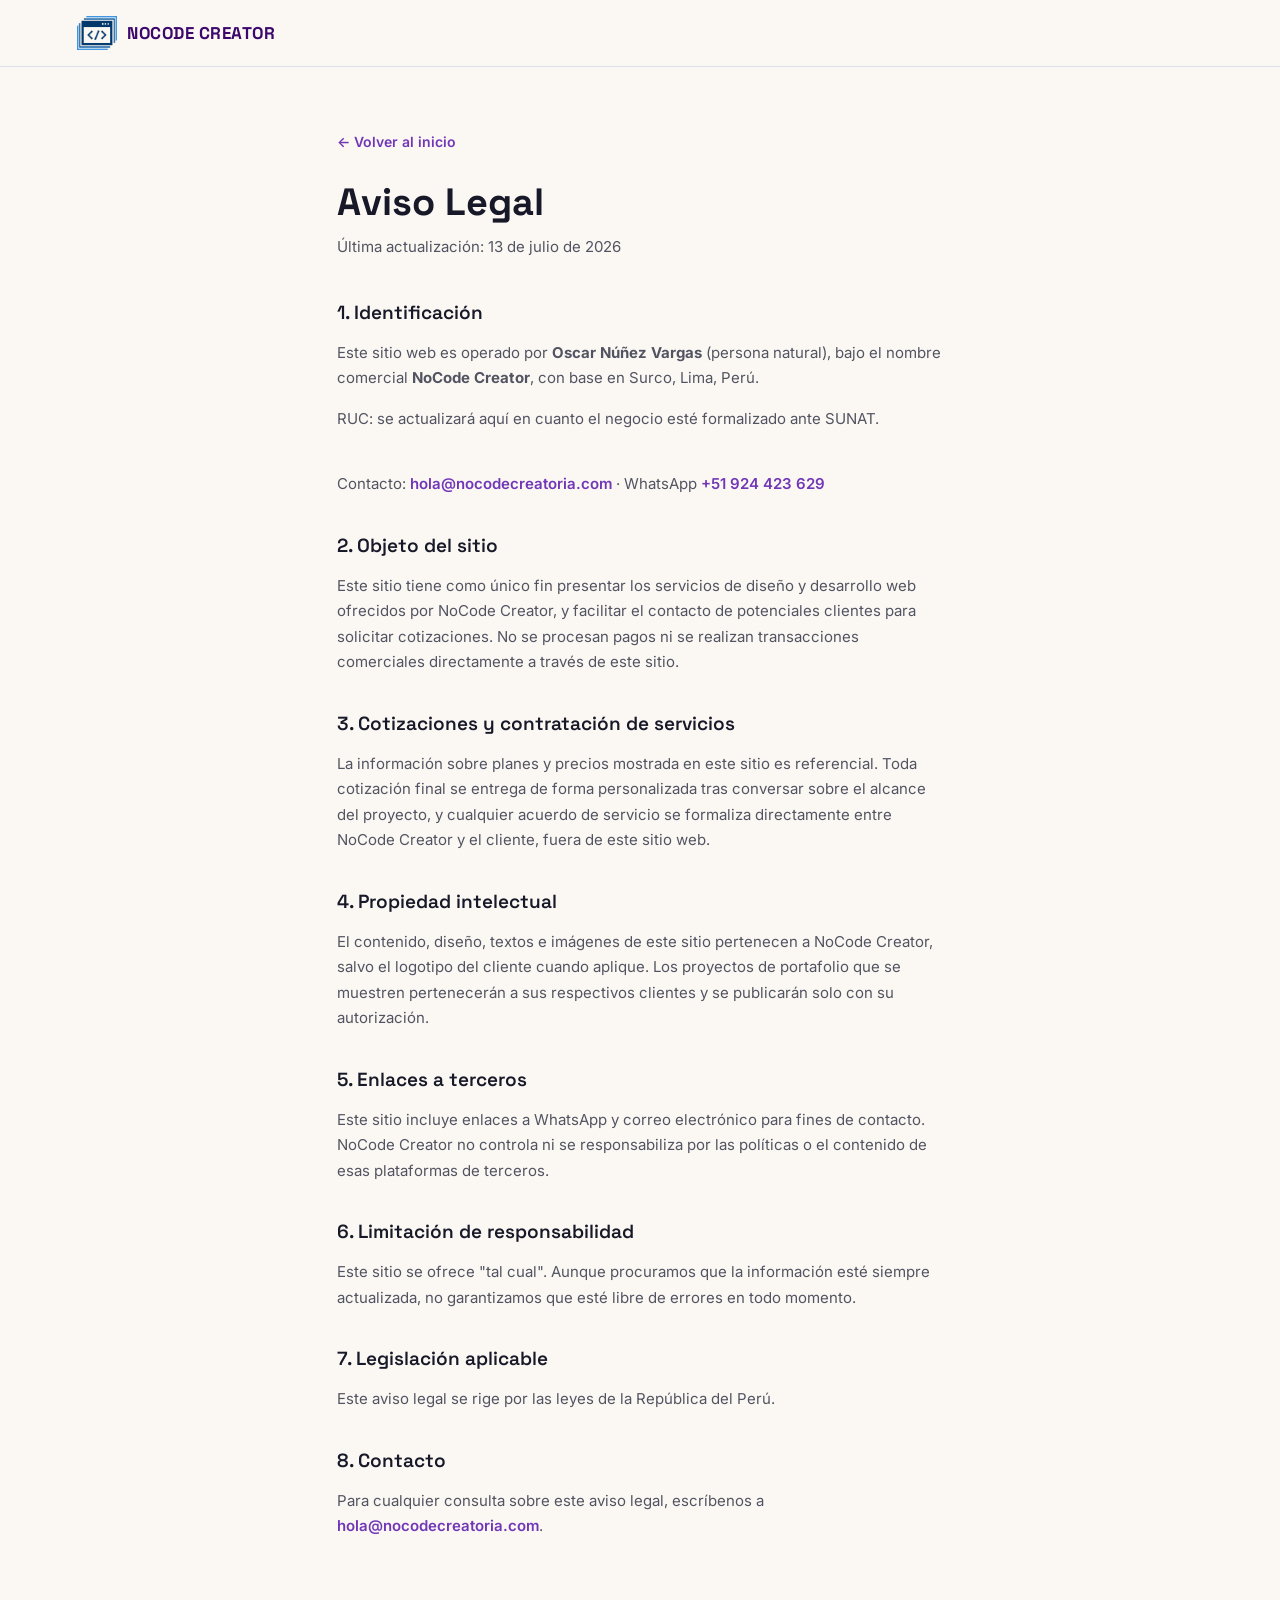
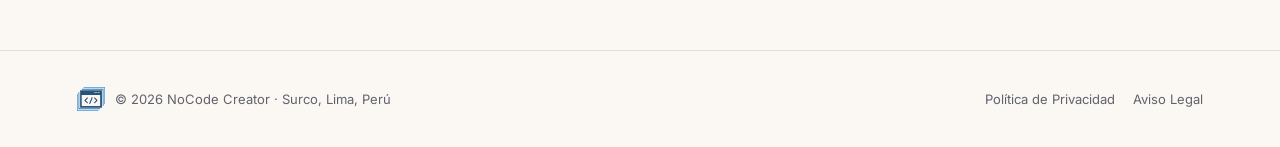
==== commit b46fd5fb: "Actualizar número WhatsApp a +51 924 423 629 Co-Authored-By: Claude Sonnet 4.6 <noreply@anthropic.co" ====
--- a/aviso-legal.html
+++ b/aviso-legal.html
@@ -28,7 +28,7 @@
     <h2>1. Identificación</h2>
     <p>Este sitio web es operado por <strong>Oscar Núñez Vargas</strong> (persona natural), bajo el nombre comercial <strong>NoCode Creator</strong>, con base en Surco, Lima, Perú.</p>
     <p class="legal__updated">RUC: se actualizará aquí en cuanto el negocio esté formalizado ante SUNAT.</p>
-    <p>Contacto: <a href="mailto:hola@nocodecreatoria.com">hola@nocodecreatoria.com</a> · WhatsApp <a href="https://wa.me/51960560064">+51 960 560 064</a></p>
+    <p>Contacto: <a href="mailto:hola@nocodecreatoria.com">hola@nocodecreatoria.com</a> · WhatsApp <a href="https://wa.me/51924423629">+51 924 423 629</a></p>
 
     <h2>2. Objeto del sitio</h2>
     <p>Este sitio tiene como único fin presentar los servicios de diseño y desarrollo web ofrecidos por NoCode Creator, y facilitar el contacto de potenciales clientes para solicitar cotizaciones. No se procesan pagos ni se realizan transacciones comerciales directamente a través de este sitio.</p>
--- a/css/style.css
+++ b/css/style.css
@@ -544,7 +544,68 @@
   .card--pricing:hover { transform: translateY(-6px); box-shadow: 0 18px 36px -20px var(--shadow-navy); }
 }
 .card--pricing h3 { font-size: 19px; font-weight: 600; color: var(--text-heading); margin: 0; }
-.card--pricing p { font-size: 14px; color: var(--text-body); line-height: 1.55; margin: 0; flex: 1; }
+.card--pricing p { font-size: 14px; color: var(--text-body); line-height: 1.55; margin: 0; }
+
+/* Featured pricing card */
+.card--pricing-featured {
+  border-color: var(--blue);
+  border-width: 2px;
+  position: relative;
+}
+.pricing__badge {
+  position: absolute; top: -13px; left: 50%; transform: translateX(-50%);
+  background: var(--blue); color: #fff;
+  font-family: var(--font-head); font-weight: 600;
+  font-size: 11px; letter-spacing: 0.07em; text-transform: uppercase;
+  padding: 3px 14px; border-radius: 20px; white-space: nowrap;
+}
+
+/* Price block */
+.pricing__price {
+  display: flex; flex-direction: column; gap: 2px;
+  padding: 12px 0; border-top: 1px solid var(--border); border-bottom: 1px solid var(--border);
+}
+.pricing__from {
+  font-size: 10px; font-weight: 600; text-transform: uppercase;
+  letter-spacing: 0.07em; color: var(--text-muted);
+}
+.pricing__amount {
+  font-family: var(--font-head); font-weight: 700; font-size: 28px;
+  color: var(--text-heading); line-height: 1.1;
+}
+.pricing__range { font-size: 12px; color: var(--text-muted); }
+
+/* Feature list */
+.pricing__includes {
+  list-style: none; margin: 0; padding: 0;
+  display: flex; flex-direction: column; gap: 8px; flex: 1;
+}
+.pricing__includes li {
+  font-size: 13px; color: var(--text-body); padding-left: 20px;
+  position: relative; line-height: 1.4;
+}
+.pricing__includes li::before {
+  content: '';
+  position: absolute; left: 0; top: 5px;
+  width: 12px; height: 12px; border-radius: 50%;
+  background: oklch(0.65 0.16 150 / 0.2);
+  border: 1.5px solid oklch(0.65 0.16 150);
+  display: flex; align-items: center; justify-content: center;
+}
+.pricing__includes li::after {
+  content: '';
+  position: absolute; left: 3px; top: 8px;
+  width: 6px; height: 4px;
+  border-left: 1.5px solid oklch(0.65 0.16 150);
+  border-bottom: 1.5px solid oklch(0.65 0.16 150);
+  transform: rotate(-45deg) translateY(-1px);
+}
+
+/* Pricing footnote */
+.pricing__note {
+  text-align: center; font-size: 13px; color: var(--text-muted);
+  margin-top: 24px; line-height: 1.55;
+}
 
 .testimonial-empty {
   max-width: 520px;
@@ -772,6 +833,192 @@
   .nav-mobile { display: flex; }
 }
 
+
+/* ---------- Benefits section — editorial split layout ---------- */
+.section--benefits { padding-bottom: 80px; }
+
+/* Alternating split rows */
+.benefit-split {
+  display: flex;
+  align-items: center;
+  gap: 64px;
+  margin-bottom: 80px;
+}
+.benefit-split--flip { flex-direction: row-reverse; }
+
+.benefit-split__text {
+  flex: 1;
+  min-width: 0;
+}
+.benefit-split__label {
+  font-size: 13px;
+  font-weight: 600;
+  color: var(--blue);
+  letter-spacing: 0.02em;
+  margin: 0 0 14px;
+}
+.benefit-split__text h3 {
+  font-family: var(--font-head);
+  font-size: clamp(26px, 3vw, 36px);
+  font-weight: 700;
+  color: var(--text-heading);
+  margin: 0 0 18px;
+  line-height: 1.15;
+}
+.benefit-split__text p {
+  font-size: 16px;
+  line-height: 1.7;
+  color: var(--text-body);
+  margin: 0;
+  max-width: 420px;
+}
+
+.benefit-split__visual {
+  flex: 0 0 48%;
+  border-radius: 20px;
+  overflow: hidden;
+  box-shadow: 0 24px 56px -16px var(--shadow-navy);
+}
+.benefit-split__visual img {
+  width: 100%;
+  aspect-ratio: 4/3;
+  object-fit: cover;
+  display: block;
+  transition: transform 0.6s var(--ease-out);
+}
+@media (hover: hover) and (pointer: fine) {
+  .benefit-split__visual:hover img { transform: scale(1.04); }
+}
+
+/* Secondary 4-col grid — text only */
+.benefits-secondary {
+  display: grid;
+  grid-template-columns: repeat(4, 1fr);
+  gap: 20px;
+  margin-top: 16px;
+}
+.benefit-item {
+  background: var(--surface);
+  border: 1px solid var(--border);
+  border-radius: 16px;
+  padding: 24px 22px 26px;
+}
+.benefit-item__icon {
+  font-size: 26px;
+  display: block;
+  margin-bottom: 12px;
+}
+.benefit-item h4 {
+  font-family: var(--font-head);
+  font-size: 15px;
+  font-weight: 600;
+  color: var(--text-heading);
+  margin: 0 0 7px;
+}
+.benefit-item p {
+  font-size: 13.5px;
+  line-height: 1.55;
+  color: var(--text-body);
+  margin: 0;
+}
+
+/* Animations */
+[data-reveal] .benefit-split { opacity: 0; transform: translateY(20px); transition: opacity .6s var(--ease-out), transform .6s var(--ease-out); }
+[data-reveal].is-visible .benefit-split { opacity: 1; transform: translateY(0); }
+[data-reveal] .benefit-split:nth-of-type(2) { transition-delay: 120ms; }
+[data-reveal] .benefit-item { opacity: 0; transform: translateY(14px); transition: opacity .5s var(--ease-out), transform .5s var(--ease-out); }
+[data-reveal].is-visible .benefit-item { opacity: 1; transform: translateY(0); }
+[data-reveal] .benefit-item:nth-child(1) { transition-delay: 60ms; }
+[data-reveal] .benefit-item:nth-child(2) { transition-delay: 120ms; }
+[data-reveal] .benefit-item:nth-child(3) { transition-delay: 180ms; }
+[data-reveal] .benefit-item:nth-child(4) { transition-delay: 240ms; }
+
+/* Responsive */
+@media (max-width: 860px) {
+  .benefit-split, .benefit-split--flip { flex-direction: column; gap: 32px; }
+  .benefit-split__visual { flex: 0 0 auto; width: 100%; }
+  .benefit-split__text p { max-width: 100%; }
+  .benefits-secondary { grid-template-columns: repeat(2, 1fr); }
+}
+@media (max-width: 480px) {
+  .benefits-secondary { grid-template-columns: 1fr; }
+}
+
+/* ---------- Services grid — clean icon cards ---------- */
+.services-grid {
+  display: grid;
+  grid-template-columns: repeat(3, 1fr);
+  gap: 20px;
+}
+
+.service-card {
+  background: var(--surface);
+  border: 1px solid var(--border);
+  border-radius: 18px;
+  padding: 28px 24px 24px;
+  display: flex;
+  flex-direction: column;
+  gap: 10px;
+  position: relative;
+  transition: transform var(--duration-base) var(--ease-out), box-shadow var(--duration-base) var(--ease-out), border-color var(--duration-base) var(--ease-out);
+}
+@media (hover: hover) and (pointer: fine) {
+  .service-card:hover { transform: translateY(-4px); box-shadow: 0 16px 32px -12px var(--shadow-navy); border-color: oklch(0.85 0.05 300); }
+}
+
+.service-card__icon {
+  width: 44px; height: 44px;
+  border-radius: 12px;
+  display: flex; align-items: center; justify-content: center;
+  flex-shrink: 0;
+}
+
+.service-card__badge {
+  position: absolute; top: 20px; right: 20px;
+  font-size: 10px; font-weight: 700; letter-spacing: 0.06em; text-transform: uppercase;
+  background: oklch(0.48 0.19 300); color: #fff;
+  padding: 3px 9px; border-radius: 20px;
+}
+
+.service-card h3 {
+  font-family: var(--font-head);
+  font-size: 16.5px; font-weight: 600;
+  color: var(--text-heading); margin: 0; line-height: 1.25;
+}
+.service-card p {
+  font-size: 13.5px; line-height: 1.55;
+  color: var(--text-body); margin: 0; flex: 1;
+}
+.service-card__cta {
+  font-size: 13px; font-weight: 600;
+  color: var(--blue); text-decoration: none;
+  margin-top: 6px; display: inline-block;
+  transition: color var(--duration-base);
+}
+.service-card__cta:hover { color: var(--navy); }
+
+/* 7th card spans 1 col, centered — sits alone in last row */
+.service-card--featured {
+  border-color: oklch(0.86 0.06 300);
+  background: oklch(0.975 0.008 300);
+}
+
+/* Stagger */
+[data-reveal] .service-card {
+  opacity: 0; transform: translateY(14px);
+  transition: opacity .5s var(--ease-out), transform .5s var(--ease-out);
+}
+[data-reveal].is-visible .service-card { opacity: 1; transform: translateY(0); }
+[data-reveal] .service-card:nth-child(1) { transition-delay: 0ms; }
+[data-reveal] .service-card:nth-child(2) { transition-delay: 50ms; }
+[data-reveal] .service-card:nth-child(3) { transition-delay: 100ms; }
+[data-reveal] .service-card:nth-child(4) { transition-delay: 150ms; }
+[data-reveal] .service-card:nth-child(5) { transition-delay: 200ms; }
+[data-reveal] .service-card:nth-child(6) { transition-delay: 250ms; }
+[data-reveal] .service-card:nth-child(7) { transition-delay: 300ms; }
+
+@media (max-width: 860px) { .services-grid { grid-template-columns: repeat(2, 1fr); } }
+@media (max-width: 480px)  { .services-grid { grid-template-columns: 1fr; } }
 
 /* Tighter rhythm + fuller overlay coverage on small screens so wrapped text stays legible */
 @media (max-width: 640px) {
@@ -799,9 +1046,13 @@
   .grid--services::-webkit-scrollbar,
   .grid--portfolio::-webkit-scrollbar { display: none; }
   .grid--services .card--service,
+  .grid--services .card--service-img,
   .grid--portfolio .card--brand {
     flex: 0 0 78%;
     max-width: 78%;
     scroll-snap-align: start;
   }
-}
+  .grid--benefits {
+    grid-template-columns: 1fr;
+  }
+}
